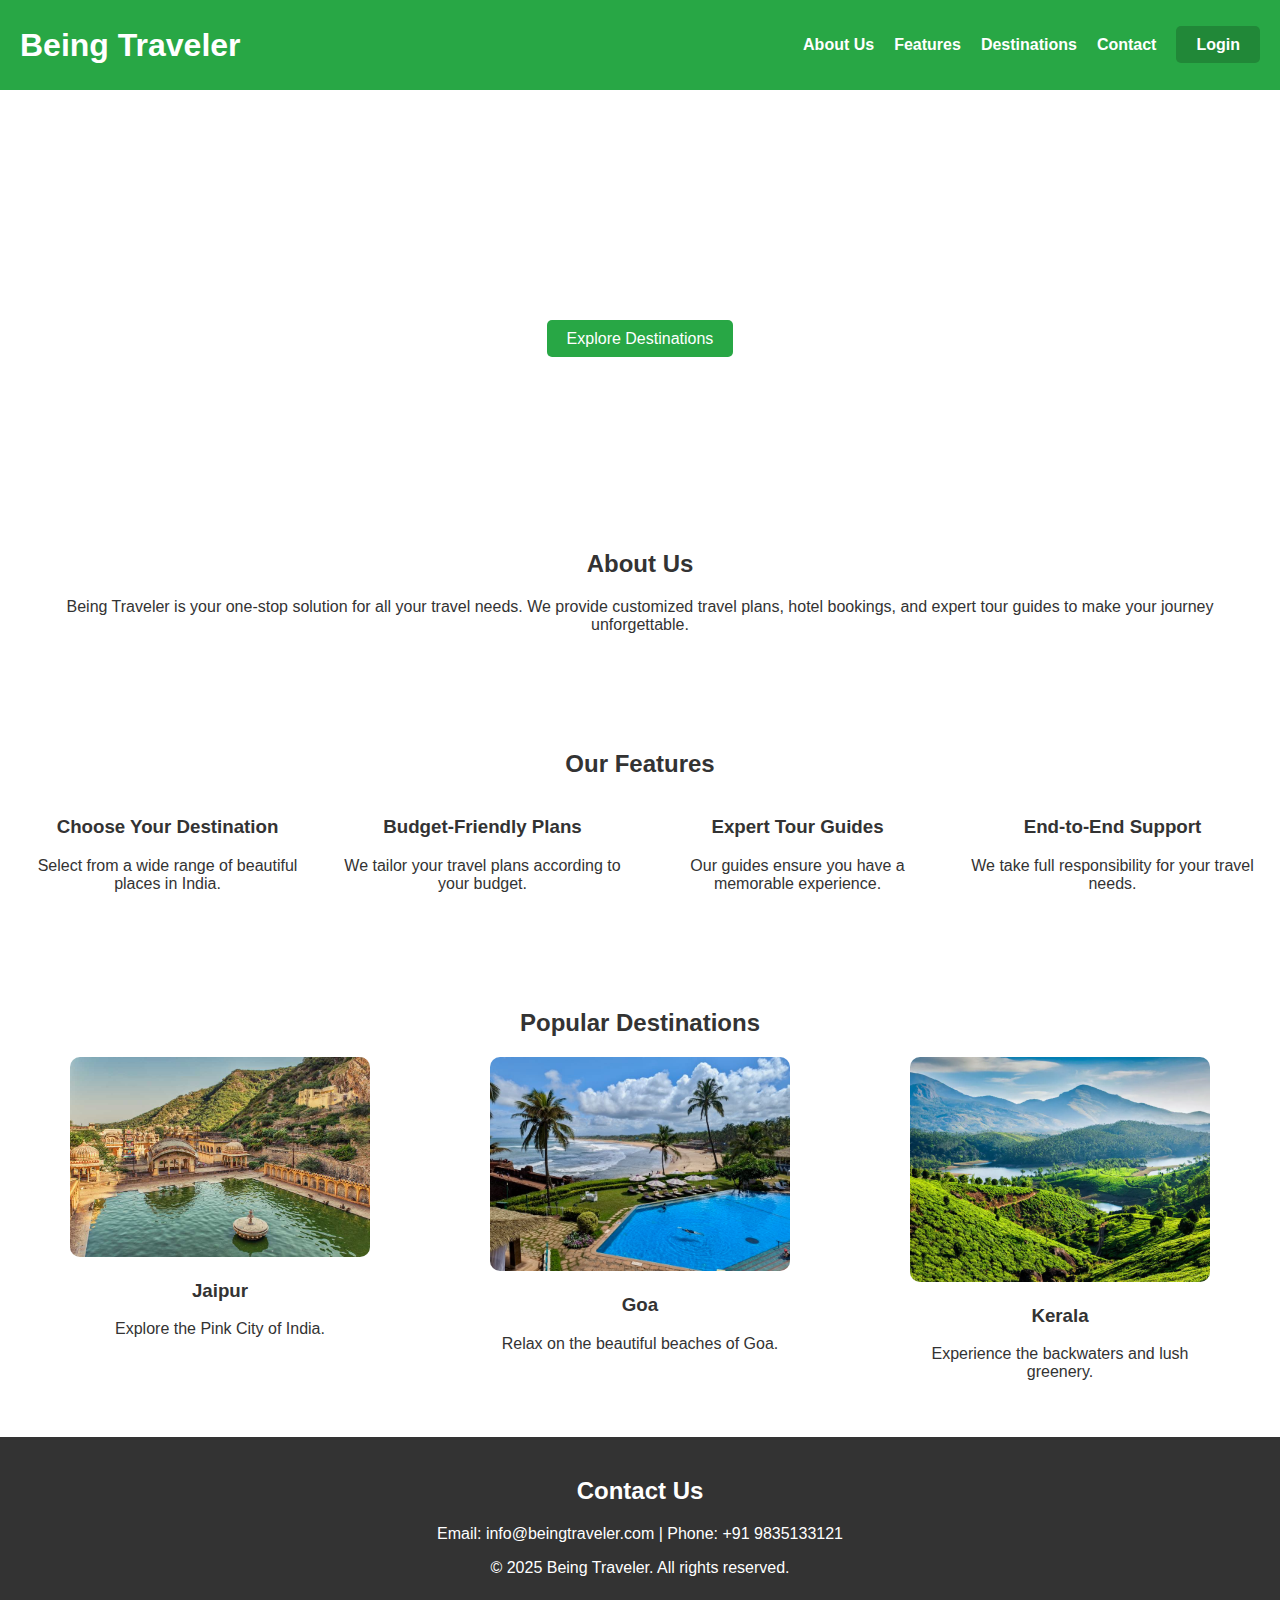
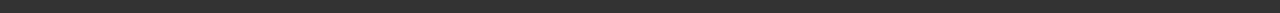
==== index.html @ ea80d81f "Add files via upload" ====
<!DOCTYPE html>
<html lang="en">
<head>
    <meta charset="UTF-8">
    <meta name="viewport" content="width=device-width, initial-scale=1.0">
    <title>Being Traveler - Your Travel Partner</title>
    <link rel="stylesheet" href="style.css">
</head>
<body>
    <header>
        <div class="logo">
            <h1>Being Traveler</h1>
        </div>
        <nav>
            <ul>
                <li><a href="#about">About Us</a></li>
                <li><a href="#features">Features</a></li>
                <li><a href="#destinations">Destinations</a></li>
                <li><a href="#contact">Contact</a></li>
                <li><a href="login.html" class="btn-login">Login</a></li>
            </ul>
        </nav>
    </header>

    <section class="hero">
        <div class="hero-content">
            <h2>Explore India Like Never Before</h2>
            <p>We take care of everything - from hotel bookings to tour guides, all within your budget!</p>
            <a href="#destinations" class="btn-explore">Explore Destinations</a>
        </div>
    </section>

    <section id="about" class="about">
        <h2>About Us</h2>
        <p>Being Traveler is your one-stop solution for all your travel needs. We provide customized travel plans, hotel bookings, and expert tour guides to make your journey unforgettable.</p>
    </section>

    <section id="features" class="features">
        <h2>Our Features</h2>
        <div class="feature-list">
            <div class="feature-item">
                <h3>Choose Your Destination</h3>
                <p>Select from a wide range of beautiful places in India.</p>
            </div>
            <div class="feature-item">
                <h3>Budget-Friendly Plans</h3>
                <p>We tailor your travel plans according to your budget.</p>
            </div>
            <div class="feature-item">
                <h3>Expert Tour Guides</h3>
                <p>Our guides ensure you have a memorable experience.</p>
            </div>
            <div class="feature-item">
                <h3>End-to-End Support</h3>
                <p>We take full responsibility for your travel needs.</p>
            </div>
        </div>
    </section>

    <section id="destinations" class="destinations">
        <h2>Popular Destinations</h2>
        <div class="destination-list">
            <div class="destination-item">
                <img src="jaipur.jpg" alt="Jaipur">
                <h3>Jaipur</h3>
                <p>Explore the Pink City of India.</p>
            </div>
            <div class="destination-item">
                <img src="goa.jpg" alt="Goa">
                <h3>Goa</h3>
                <p>Relax on the beautiful beaches of Goa.</p>
            </div>
            <div class="destination-item">
                <img src="kerela.jpg" alt="Kerala">
                <h3>Kerala</h3>
                <p>Experience the backwaters and lush greenery.</p>
            </div>
        </div>
    </section>

    <footer id="contact">
        <h2>Contact Us</h2>
        <p>Email: info@beingtraveler.com | Phone: +91 9835133121</p>
        <p>&copy; 2025 Being Traveler. All rights reserved.</p>
    </footer>
</body>
</html>
---- style.css ----
/* General Styles */
body {
    font-family: Arial, sans-serif;
    margin: 0;
    padding: 0;
    color: #333;
}

header {
    display: flex;
    justify-content: space-between;
    align-items: center;
    padding: 20px;
    background-color: #28a745;
    color: white;
}

header .logo h1 {
    margin: 0;
}

nav ul {
    list-style: none;
    display: flex;
    gap: 20px;
}

nav ul li a {
    color: white;
    text-decoration: none;
    font-weight: bold;
}

.btn-login {
    background-color: #218838;
    padding: 10px 20px;
    border-radius: 5px;
}

.hero {
    background: url('images/hero-bg.jpg') no-repeat center center/cover;
    height: 400px;
    display: flex;
    justify-content: center;
    align-items: center;
    color: white;
    text-align: center;
}

.hero-content h2 {
    font-size: 2.5rem;
    margin: 0;
}

.hero-content p {
    font-size: 1.2rem;
    margin: 10px 0 20px;
}

.btn-explore {
    background-color: #28a745;
    color: white;
    padding: 10px 20px;
    text-decoration: none;
    border-radius: 5px;
}

.about, .features, .destinations, footer {
    padding: 40px 20px;
    text-align: center;
}

.feature-list, .destination-list {
    display: flex;
    justify-content: space-around;
    flex-wrap: wrap;
    gap: 20px;
}

.feature-item, .destination-item {
    flex: 1 1 200px;
    max-width: 300px;
    text-align: center;
}

.destination-item img {
    width: 100%;
    height: auto;
    border-radius: 10px;
}

footer {
    background-color: #333;
    color: white;
    padding: 20px;
}
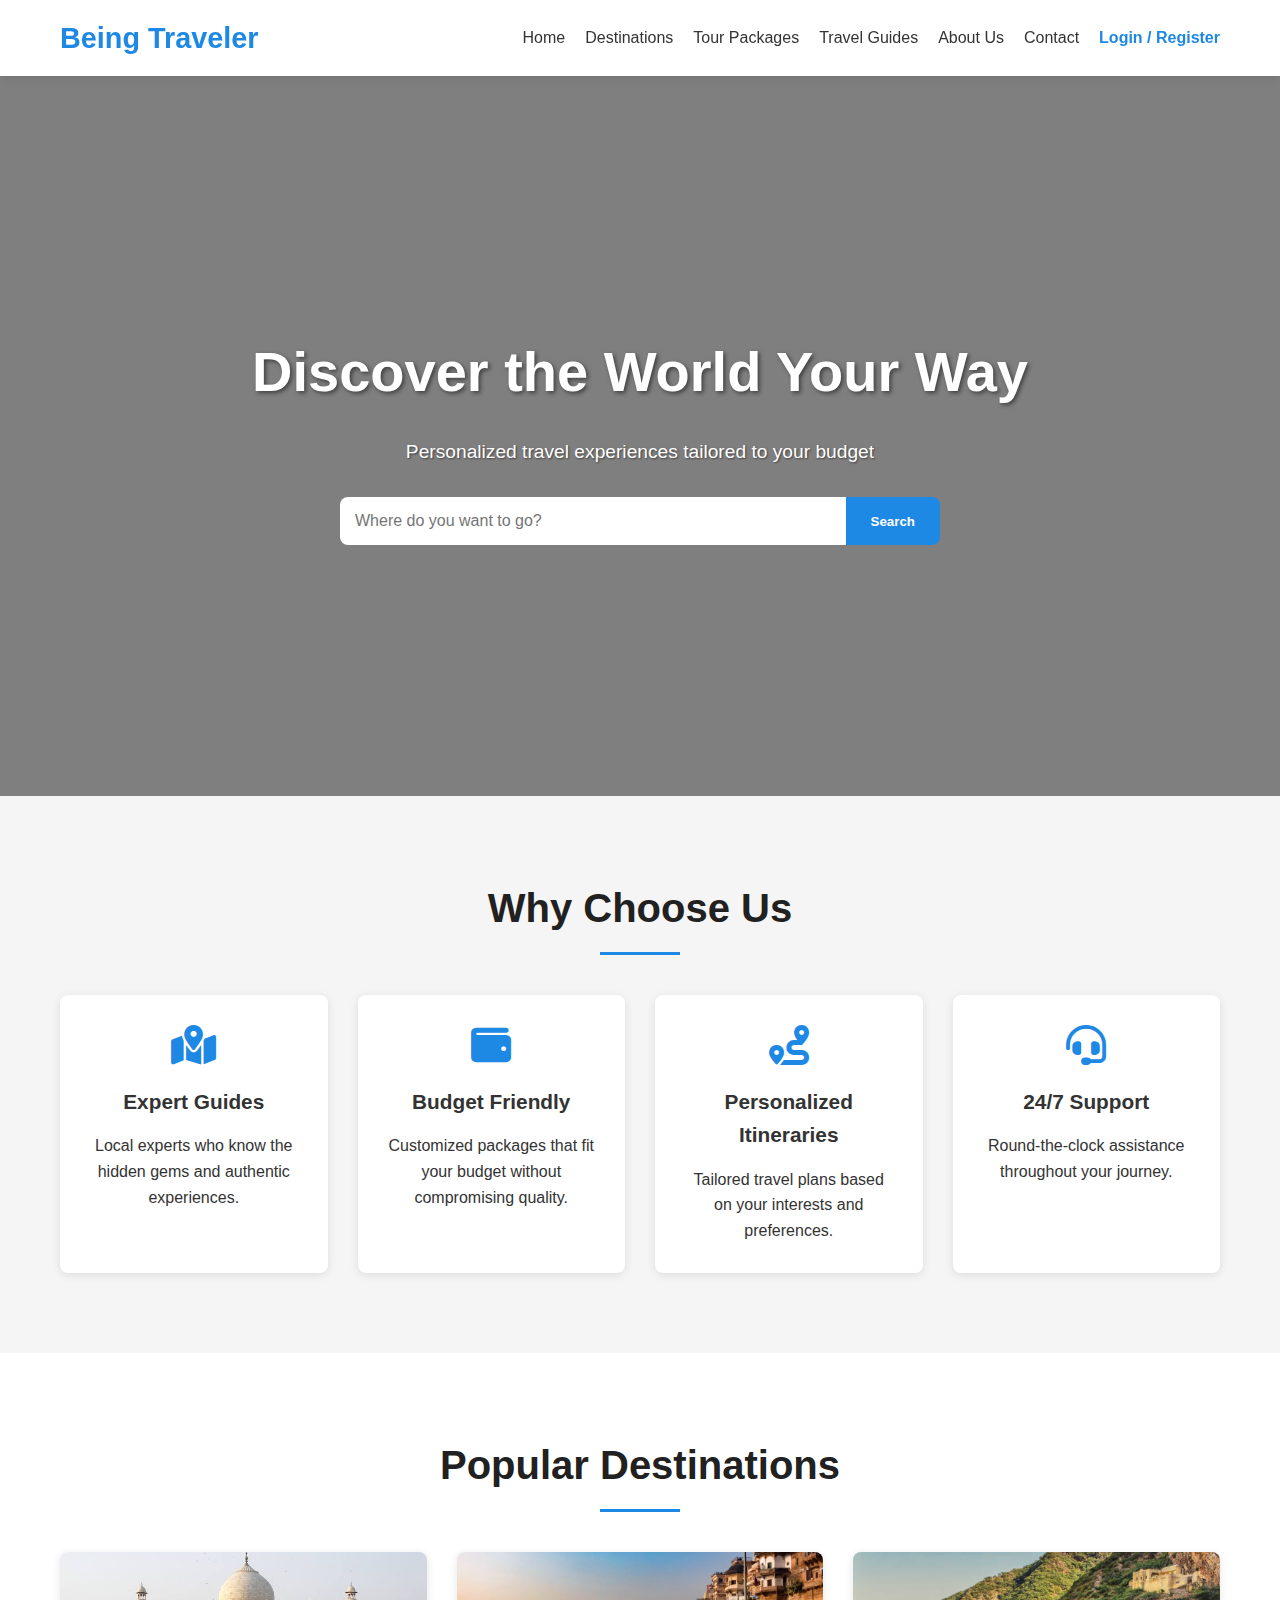
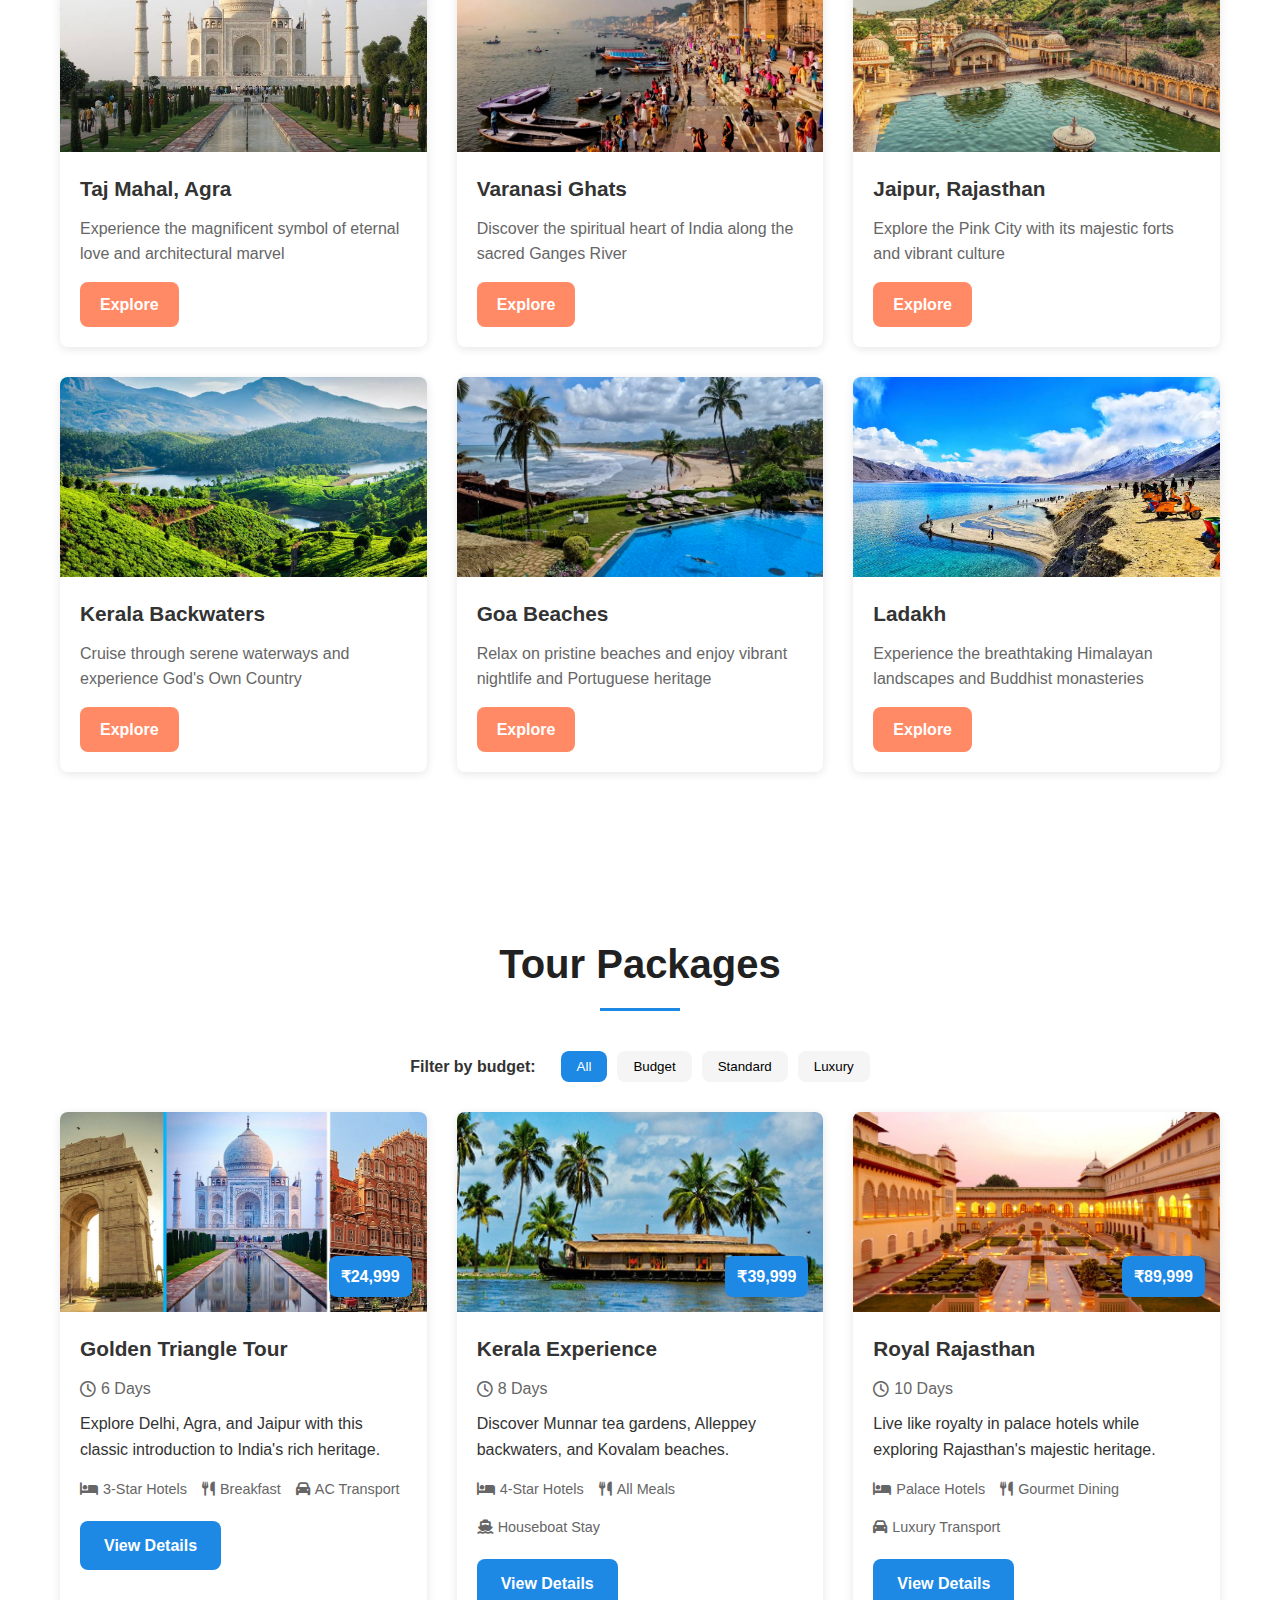
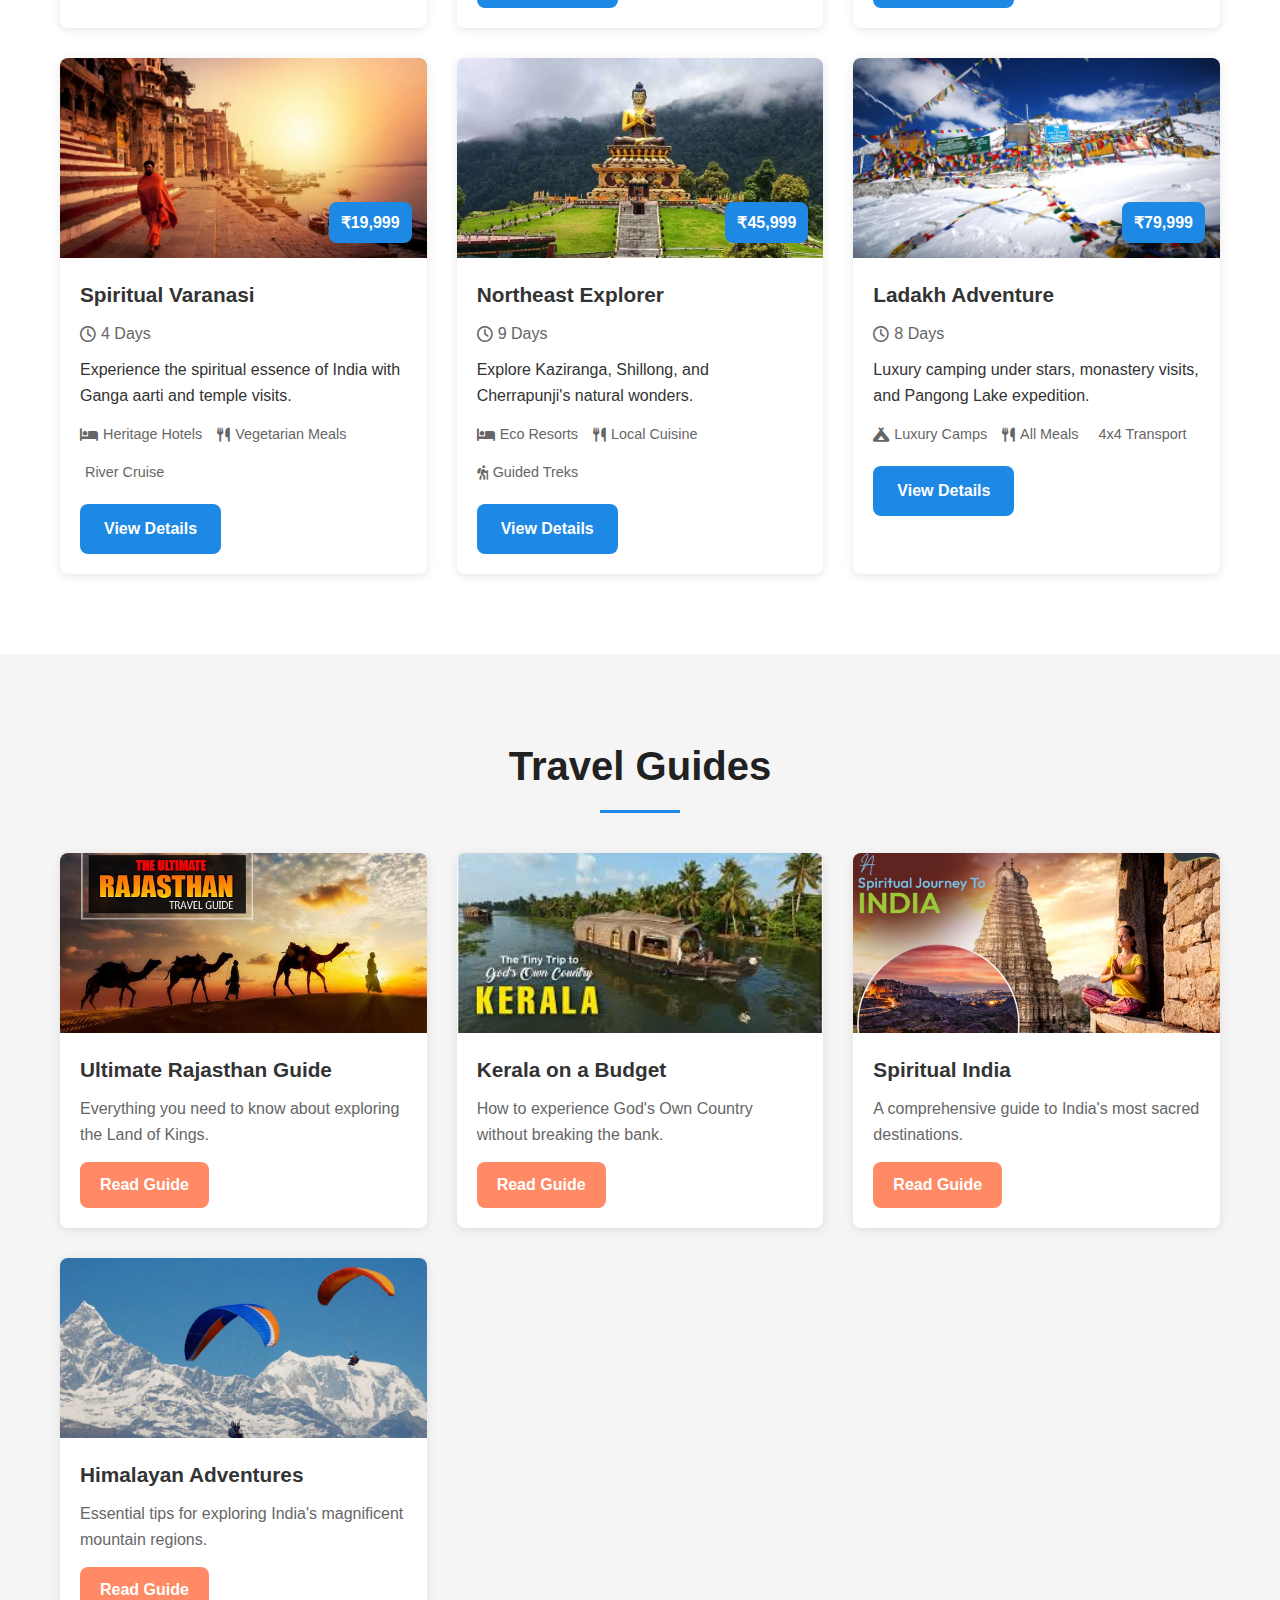
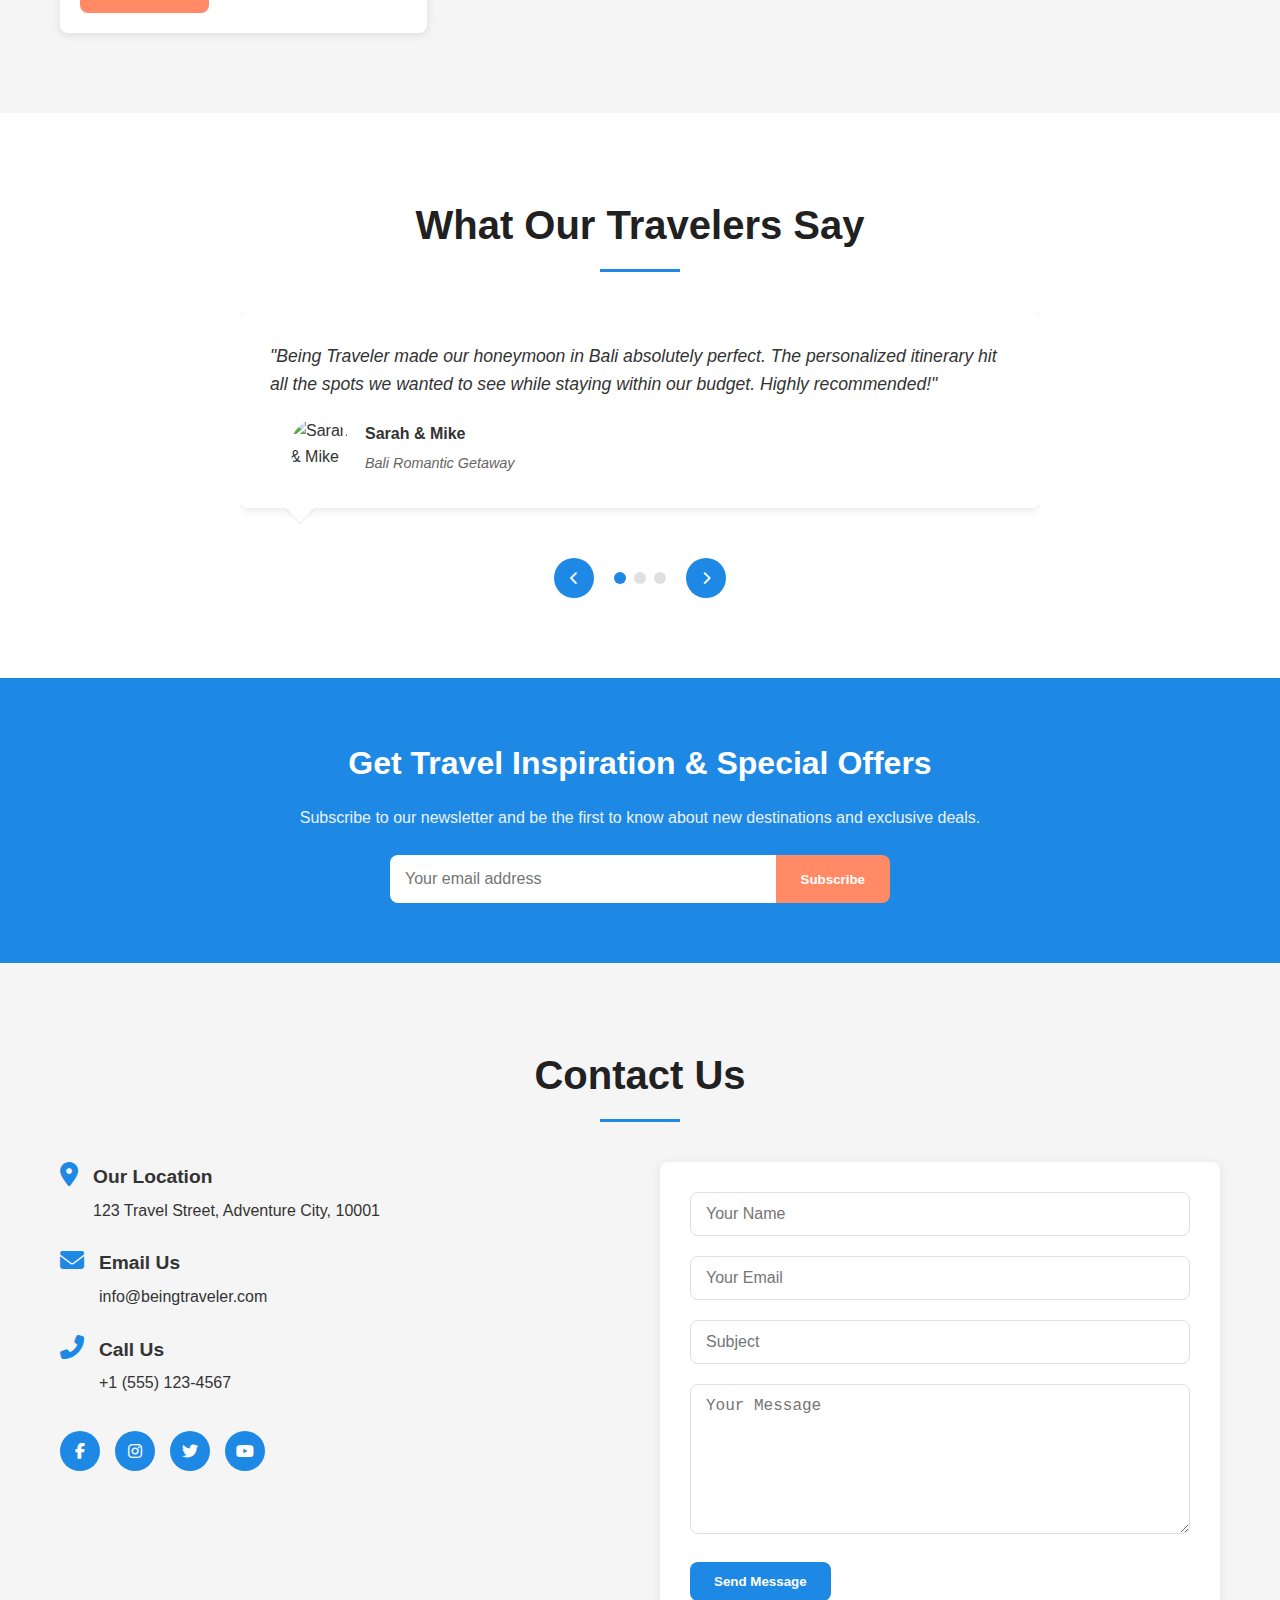
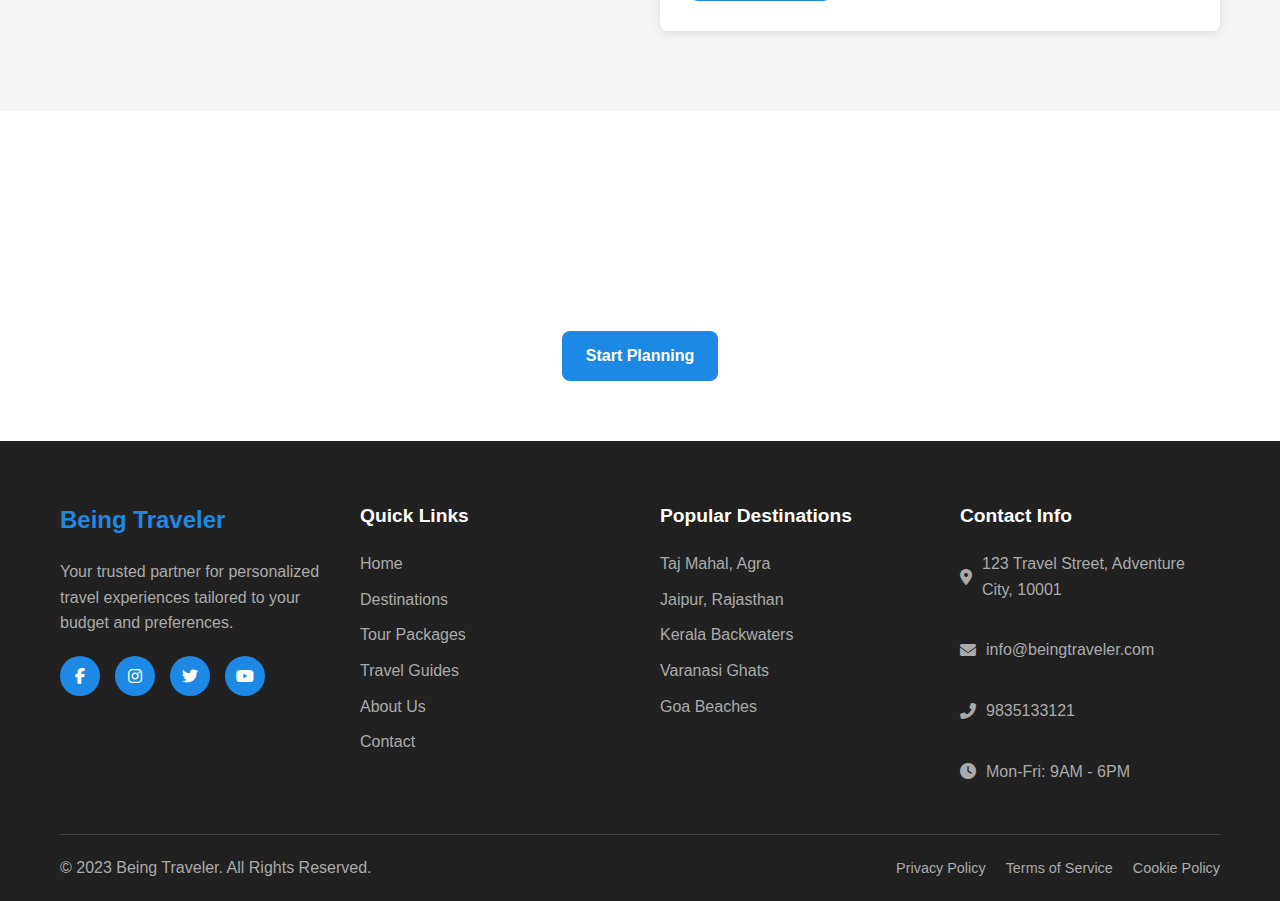
==== commit 94c1023c: "Add files via upload" ====
--- a/index.html
+++ b/index.html
@@ -1,87 +1,488 @@
 <!DOCTYPE html>
 <html lang="en">
 <head>
-    <meta charset="UTF-8">
-    <meta name="viewport" content="width=device-width, initial-scale=1.0">
-    <title>Being Traveler - Your Travel Partner</title>
-    <link rel="stylesheet" href="style.css">
+  <meta charset="UTF-8">
+  <meta name="viewport" content="width=device-width, initial-scale=1.0">
+  <title>Being Traveler - Your Travel Guide</title>
+  <link rel="stylesheet" href="style.css">
+  <link rel="stylesheet" href="https://cdnjs.cloudflare.com/ajax/libs/font-awesome/6.4.0/css/all.min.css">
 </head>
 <body>
-    <header>
-        <div class="logo">
-            <h1>Being Traveler</h1>
-        </div>
-        <nav>
-            <ul>
-                <li><a href="#about">About Us</a></li>
-                <li><a href="#features">Features</a></li>
-                <li><a href="#destinations">Destinations</a></li>
-                <li><a href="#contact">Contact</a></li>
-                <li><a href="login.html" class="btn-login">Login</a></li>
-            </ul>
-        </nav>
-    </header>
-
-    <section class="hero">
-        <div class="hero-content">
-            <h2>Explore India Like Never Before</h2>
-            <p>We take care of everything - from hotel bookings to tour guides, all within your budget!</p>
-            <a href="#destinations" class="btn-explore">Explore Destinations</a>
-        </div>
-    </section>
-
-    <section id="about" class="about">
-        <h2>About Us</h2>
-        <p>Being Traveler is your one-stop solution for all your travel needs. We provide customized travel plans, hotel bookings, and expert tour guides to make your journey unforgettable.</p>
-    </section>
-
-    <section id="features" class="features">
-        <h2>Our Features</h2>
-        <div class="feature-list">
-            <div class="feature-item">
-                <h3>Choose Your Destination</h3>
-                <p>Select from a wide range of beautiful places in India.</p>
-            </div>
-            <div class="feature-item">
-                <h3>Budget-Friendly Plans</h3>
-                <p>We tailor your travel plans according to your budget.</p>
-            </div>
-            <div class="feature-item">
-                <h3>Expert Tour Guides</h3>
-                <p>Our guides ensure you have a memorable experience.</p>
-            </div>
-            <div class="feature-item">
-                <h3>End-to-End Support</h3>
-                <p>We take full responsibility for your travel needs.</p>
-            </div>
-        </div>
-    </section>
-
-    <section id="destinations" class="destinations">
-        <h2>Popular Destinations</h2>
-        <div class="destination-list">
-            <div class="destination-item">
-                <img src="jaipur.jpg" alt="Jaipur">
-                <h3>Jaipur</h3>
-                <p>Explore the Pink City of India.</p>
-            </div>
-            <div class="destination-item">
-                <img src="goa.jpg" alt="Goa">
-                <h3>Goa</h3>
-                <p>Relax on the beautiful beaches of Goa.</p>
-            </div>
-            <div class="destination-item">
-                <img src="kerela.jpg" alt="Kerala">
-                <h3>Kerala</h3>
-                <p>Experience the backwaters and lush greenery.</p>
-            </div>
-        </div>
-    </section>
-
-    <footer id="contact">
-        <h2>Contact Us</h2>
-        <p>Email: info@beingtraveler.com | Phone: +91 9835133121</p>
-        <p>&copy; 2025 Being Traveler. All rights reserved.</p>
-    </footer>
+  <!-- Header -->
+  <header>
+    <div class="container">
+      <div class="logo">
+        <h1>Being Traveler</h1>
+      </div>
+      <nav>
+        <ul class="nav-links">
+          <li><a href="#home">Home</a></li>
+          <li><a href="#destinations">Destinations</a></li>
+          <li><a href="#packages">Tour Packages</a></li>
+          <li><a href="#guides">Travel Guides</a></li>
+          <li><a href="#about">About Us</a></li>
+          <li><a href="#contact">Contact</a></li>
+          <li><a href="login.html" class="login-link">Login / Register</a></li>
+        </ul>
+        <div class="hamburger">
+          <span class="bar"></span>
+          <span class="bar"></span>
+          <span class="bar"></span>
+        </div>
+      </nav>
+    </div>
+  </header>
+
+  <!-- Hero Section -->
+  <section id="home" class="hero">
+    <div class="hero-content">
+      <h1>Discover the World Your Way</h1>
+      <p>Personalized travel experiences tailored to your budget</p>
+      <div class="search-container">
+        <input type="text" placeholder="Where do you want to go?">
+        <button class="btn-primary">Search</button>
+      </div>
+    </div>
+  </section>
+
+  <!-- Features Section -->
+  <section class="features">
+    <div class="container">
+      <h2 class="section-title">Why Choose Us</h2>
+      <div class="features-grid">
+        <div class="feature-card">
+          <i class="fas fa-map-marked-alt"></i>
+          <h3>Expert Guides</h3>
+          <p>Local experts who know the hidden gems and authentic experiences.</p>
+        </div>
+        <div class="feature-card">
+          <i class="fas fa-wallet"></i>
+          <h3>Budget Friendly</h3>
+          <p>Customized packages that fit your budget without compromising quality.</p>
+        </div>
+        <div class="feature-card">
+          <i class="fas fa-route"></i>
+          <h3>Personalized Itineraries</h3>
+          <p>Tailored travel plans based on your interests and preferences.</p>
+        </div>
+        <div class="feature-card">
+          <i class="fas fa-headset"></i>
+          <h3>24/7 Support</h3>
+          <p>Round-the-clock assistance throughout your journey.</p>
+        </div>
+      </div>
+    </div>
+  </section>
+
+  <!-- Popular Destinations -->
+  <section id="destinations" class="destinations">
+    <div class="container">
+      <h2 class="section-title">Popular Destinations</h2>
+      <div class="destinations-grid">
+        <div class="destination-card">
+          <img src="taj mahal.jpg" alt="Taj Mahal, Agra">
+          <div class="destination-info">
+            <h3>Taj Mahal, Agra</h3>
+            <p>Experience the magnificent symbol of eternal love and architectural marvel</p>
+            <a href="#" class="btn-secondary">Explore</a>
+          </div>
+        </div>
+        <div class="destination-card">
+          <img src="Varanasi.jpg" alt="Varanasi Ghats">
+          <div class="destination-info">
+            <h3>Varanasi Ghats</h3>
+            <p>Discover the spiritual heart of India along the sacred Ganges River</p>
+            <a href="#" class="btn-secondary">Explore</a>
+          </div>
+        </div>
+        <div class="destination-card">
+          <img src="jaipur.jpg" alt="Jaipur, Rajasthan">
+          <div class="destination-info">
+            <h3>Jaipur, Rajasthan</h3>
+            <p>Explore the Pink City with its majestic forts and vibrant culture</p>
+            <a href="#" class="btn-secondary">Explore</a>
+          </div>
+        </div>
+        <div class="destination-card">
+          <img src="kerela.jpg" alt="Kerala Backwaters">
+          <div class="destination-info">
+            <h3>Kerala Backwaters</h3>
+            <p>Cruise through serene waterways and experience God's Own Country</p>
+            <a href="#" class="btn-secondary">Explore</a>
+          </div>
+        </div>
+        <div class="destination-card">
+          <img src="goa.jpg" alt="Goa Beaches">
+          <div class="destination-info">
+            <h3>Goa Beaches</h3>
+            <p>Relax on pristine beaches and enjoy vibrant nightlife and Portuguese heritage</p>
+            <a href="#" class="btn-secondary">Explore</a>
+          </div>
+        </div>
+        <div class="destination-card">
+          <img src="Ladakh.jpg" alt="Ladakh">
+          <div class="destination-info">
+            <h3>Ladakh</h3>
+            <p>Experience the breathtaking Himalayan landscapes and Buddhist monasteries</p>
+            <a href="#" class="btn-secondary">Explore</a>
+          </div>
+        </div>
+      </div>
+    </div>
+  </section>
+
+  <!-- Tour Packages Section -->
+  <section id="packages" class="packages">
+    <div class="container">
+      <h2 class="section-title">Tour Packages</h2>
+      <div class="budget-filter">
+        <p>Filter by budget:</p>
+        <div class="filter-buttons">
+          <button class="filter-btn active" data-filter="all">All</button>
+          <button class="filter-btn" data-filter="budget">Budget</button>
+          <button class="filter-btn" data-filter="standard">Standard</button>
+          <button class="filter-btn" data-filter="luxury">Luxury</button>
+        </div>
+      </div>
+      <div class="packages-grid">
+        <div class="package-card" data-category="budget">
+          <div class="package-image">
+            <img src="golden.jpg" alt="Golden Triangle Tour">
+            <div class="price">₹24,999</div>
+          </div>
+          <div class="package-content">
+            <h3>Golden Triangle Tour</h3>
+            <p class="duration"><i class="far fa-clock"></i> 6 Days</p>
+            <p class="description">Explore Delhi, Agra, and Jaipur with this classic introduction to India's rich heritage.</p>
+            <div class="package-features">
+              <span><i class="fas fa-bed"></i> 3-Star Hotels</span>
+              <span><i class="fas fa-utensils"></i> Breakfast</span>
+              <span><i class="fas fa-car"></i> AC Transport</span>
+            </div>
+            <a href="#" class="btn-primary">View Details</a>
+          </div>
+        </div>
+        <div class="package-card" data-category="standard">
+          <div class="package-image">
+            <img src="kerelaa.jpg" alt="Kerala Experience">
+            <div class="price">₹39,999</div>
+          </div>
+          <div class="package-content">
+            <h3>Kerala Experience</h3>
+            <p class="duration"><i class="far fa-clock"></i> 8 Days</p>
+            <p class="description">Discover Munnar tea gardens, Alleppey backwaters, and Kovalam beaches.</p>
+            <div class="package-features">
+              <span><i class="fas fa-bed"></i> 4-Star Hotels</span>
+              <span><i class="fas fa-utensils"></i> All Meals</span>
+              <span><i class="fas fa-ship"></i> Houseboat Stay</span>
+            </div>
+            <a href="#" class="btn-primary">View Details</a>
+          </div>
+        </div>
+        <div class="package-card" data-category="luxury">
+          <div class="package-image">
+            <img src="RoyalRajasthan.jpg" alt="Royal Rajasthan">
+            <div class="price">₹89,999</div>
+          </div>
+          <div class="package-content">
+            <h3>Royal Rajasthan</h3>
+            <p class="duration"><i class="far fa-clock"></i> 10 Days</p>
+            <p class="description">Live like royalty in palace hotels while exploring Rajasthan's majestic heritage.</p>
+            <div class="package-features">
+              <span><i class="fas fa-bed"></i> Palace Hotels</span>
+              <span><i class="fas fa-utensils"></i> Gourmet Dining</span>
+              <span><i class="fas fa-car"></i> Luxury Transport</span>
+            </div>
+            <a href="#" class="btn-primary">View Details</a>
+          </div>
+        </div>
+        <div class="package-card" data-category="budget">
+          <div class="package-image">
+            <img src="kashi.jpg" alt="Spiritual Varanasi">
+            <div class="price">₹19,999</div>
+          </div>
+          <div class="package-content">
+            <h3>Spiritual Varanasi</h3>
+            <p class="duration"><i class="far fa-clock"></i> 4 Days</p>
+            <p class="description">Experience the spiritual essence of India with Ganga aarti and temple visits.</p>
+            <div class="package-features">
+              <span><i class="fas fa-bed"></i> Heritage Hotels</span>
+              <span><i class="fas fa-utensils"></i> Vegetarian Meals</span>
+              <span><i class="fas fa-boat"></i> River Cruise</span>
+            </div>
+            <a href="#" class="btn-primary">View Details</a>
+          </div>
+        </div>
+        <div class="package-card" data-category="standard">
+          <div class="package-image">
+            <img src="north.jpg" alt="Northeast Explorer">
+            <div class="price">₹45,999</div>
+          </div>
+          <div class="package-content">
+            <h3>Northeast Explorer</h3>
+            <p class="duration"><i class="far fa-clock"></i> 9 Days</p>
+            <p class="description">Explore Kaziranga, Shillong, and Cherrapunji's natural wonders.</p>
+            <div class="package-features">
+              <span><i class="fas fa-bed"></i> Eco Resorts</span>
+              <span><i class="fas fa-utensils"></i> Local Cuisine</span>
+              <span><i class="fas fa-hiking"></i> Guided Treks</span>
+            </div>
+            <a href="#" class="btn-primary">View Details</a>
+          </div>
+        </div>
+        <div class="package-card" data-category="luxury">
+          <div class="package-image">
+            <img src="leh.jpg" alt="Ladakh Adventure">
+            <div class="price">₹79,999</div>
+          </div>
+          <div class="package-content">
+            <h3>Ladakh Adventure</h3>
+            <p class="duration"><i class="far fa-clock"></i> 8 Days</p>
+            <p class="description">Luxury camping under stars, monastery visits, and Pangong Lake expedition.</p>
+            <div class="package-features">
+              <span><i class="fas fa-campground"></i> Luxury Camps</span>
+              <span><i class="fas fa-utensils"></i> All Meals</span>
+              <span><i class="fas fa-jeep"></i> 4x4 Transport</span>
+            </div>
+            <a href="#" class="btn-primary">View Details</a>
+          </div>
+        </div>
+      </div>
+    </div>
+  </section>
+
+  <!-- Travel Guides Section -->
+  <section id="guides" class="guides">
+    <div class="container">
+      <h2 class="section-title">Travel Guides</h2>
+      <div class="guides-grid">
+        <div class="guide-card">
+          <img src="rajsthan-1.jpg" alt="Ultimate Rajasthan Guide">
+          <div class="guide-content">
+            <h3>Ultimate Rajasthan Guide</h3>
+            <p>Everything you need to know about exploring the Land of Kings.</p>
+            <a href="#" class="btn-secondary">Read Guide</a>
+          </div>
+        </div>
+        <div class="guide-card">
+          <img src="kerela1.jpg" alt="Kerala on a Budget">
+          <div class="guide-content">
+            <h3>Kerala on a Budget</h3>
+            <p>How to experience God's Own Country without breaking the bank.</p>
+            <a href="#" class="btn-secondary">Read Guide</a>
+          </div>
+        </div>
+        <div class="guide-card">
+          <img src="spiritual.jpg" alt="Spiritual India">
+          <div class="guide-content">
+            <h3>Spiritual India</h3>
+            <p>A comprehensive guide to India's most sacred destinations.</p>
+            <a href="#" class="btn-secondary">Read Guide</a>
+          </div>
+        </div>
+        <div class="guide-card">
+          <img src="adventure.jpg" alt="Himalayan Adventures">
+          <div class="guide-content">
+            <h3>Himalayan Adventures</h3>
+            <p>Essential tips for exploring India's magnificent mountain regions.</p>
+            <a href="#" class="btn-secondary">Read Guide</a>
+          </div>
+        </div>
+      </div>
+    </div>
+  </section>
+
+  <!-- Testimonials Section -->
+  <section class="testimonials">
+    <div class="container">
+      <h2 class="section-title">What Our Travelers Say</h2>
+      <div class="testimonial-slider">
+        <div class="testimonial-slide active">
+          <div class="testimonial-content">
+            <p>"Being Traveler made our honeymoon in Bali absolutely perfect. The personalized itinerary hit all the spots we wanted to see while staying within our budget. Highly recommended!"</p>
+            <div class="testimonial-author">
+              <img src="/placeholder.svg?height=60&width=60" alt="Sarah & Mike">
+              <div>
+                <h4>Sarah & Mike</h4>
+                <p>Bali Romantic Getaway</p>
+              </div>
+            </div>
+          </div>
+        </div>
+        <div class="testimonial-slide">
+          <div class="testimonial-content">
+            <p>"As a solo traveler on a tight budget, I was amazed at how Being Traveler created such an incredible experience in Thailand. I met great people and saw amazing places without breaking the bank."</p>
+            <div class="testimonial-author">
+              <img src="/placeholder.svg?height=60&width=60" alt="David">
+              <div>
+                <h4>David</h4>
+                <p>Thailand Backpacker Tour</p>
+              </div>
+            </div>
+          </div>
+        </div>
+        <div class="testimonial-slide">
+          <div class="testimonial-content">
+            <p>"Our family trip to Japan was flawless thanks to Being Traveler. The guides were knowledgeable, accommodations were perfect for our needs, and the kids had a blast. Worth every penny!"</p>
+            <div class="testimonial-author">
+              <img src="/placeholder.svg?height=60&width=60" alt="The Johnson Family">
+              <div>
+                <h4>Johnson Family</h4>
+                <p>Japan Family Adventure</p>
+              </div>
+            </div>
+          </div>
+        </div>
+      </div>
+      <div class="testimonial-controls">
+        <button class="prev-btn"><i class="fas fa-chevron-left"></i></button>
+        <div class="testimonial-dots">
+          <span class="dot active" data-slide="0"></span>
+          <span class="dot" data-slide="1"></span>
+          <span class="dot" data-slide="2"></span>
+        </div>
+        <button class="next-btn"><i class="fas fa-chevron-right"></i></button>
+      </div>
+    </div>
+  </section>
+
+  <!-- Newsletter Section -->
+  <section class="newsletter">
+    <div class="container">
+      <div class="newsletter-content">
+        <h2>Get Travel Inspiration & Special Offers</h2>
+        <p>Subscribe to our newsletter and be the first to know about new destinations and exclusive deals.</p>
+        <form class="newsletter-form">
+          <input type="email" placeholder="Your email address" required>
+          <button type="submit" class="btn-primary">Subscribe</button>
+        </form>
+      </div>
+    </div>
+  </section>
+
+  <!-- Contact Section -->
+  <section id="contact" class="contact">
+    <div class="container">
+      <h2 class="section-title">Contact Us</h2>
+      <div class="contact-container">
+        <div class="contact-info">
+          <div class="info-item">
+            <i class="fas fa-map-marker-alt"></i>
+            <div>
+              <h3>Our Location</h3>
+              <p>123 Travel Street, Adventure City, 10001</p>
+            </div>
+          </div>
+          <div class="info-item">
+            <i class="fas fa-envelope"></i>
+            <div>
+              <h3>Email Us</h3>
+              <p>info@beingtraveler.com</p>
+            </div>
+          </div>
+          <div class="info-item">
+            <i class="fas fa-phone-alt"></i>
+            <div>
+              <h3>Call Us</h3>
+              <p>+1 (555) 123-4567</p>
+            </div>
+          </div>
+          <div class="social-links">
+            <a href="#"><i class="fab fa-facebook-f"></i></a>
+            <a href="#"><i class="fab fa-instagram"></i></a>
+            <a href="#"><i class="fab fa-twitter"></i></a>
+            <a href="#"><i class="fab fa-youtube"></i></a>
+          </div>
+        </div>
+        <div class="contact-form">
+          <form id="contactForm">
+            <div class="form-group">
+              <input type="text" id="name" placeholder="Your Name" required>
+            </div>
+            <div class="form-group">
+              <input type="email" id="email" placeholder="Your Email" required>
+            </div>
+            <div class="form-group">
+              <input type="text" id="subject" placeholder="Subject" required>
+            </div>
+            <div class="form-group">
+              <textarea id="message" placeholder="Your Message" required></textarea>
+            </div>
+            <button type="submit" class="btn-primary">Send Message</button>
+          </form>
+        </div>
+      </div>
+    </div>
+  </section>
+
+  <!-- Custom Trip Planner -->
+  <section class="trip-planner">
+    <div class="container">
+      <div class="planner-content">
+        <h2>Plan Your Custom Trip</h2>
+        <p>Tell us your budget and preferences, and we'll create a personalized travel plan just for you.</p>
+        <a href="#" class="btn-primary">Start Planning</a>
+      </div>
+    </div>
+  </section>
+
+  <!-- Footer -->
+  <footer>
+    <div class="container">
+      <div class="footer-content">
+        <div class="footer-column">
+          <h3>Being Traveler</h3>
+          <p>Your trusted partner for personalized travel experiences tailored to your budget and preferences.</p>
+          <div class="social-links">
+            <a href="#"><i class="fab fa-facebook-f"></i></a>
+            <a href="#"><i class="fab fa-instagram"></i></a>
+            <a href="#"><i class="fab fa-twitter"></i></a>
+            <a href="#"><i class="fab fa-youtube"></i></a>
+          </div>
+        </div>
+        <div class="footer-column">
+          <h4>Quick Links</h4>
+          <ul>
+            <li><a href="#home">Home</a></li>
+            <li><a href="#destinations">Destinations</a></li>
+            <li><a href="#packages">Tour Packages</a></li>
+            <li><a href="#guides">Travel Guides</a></li>
+            <li><a href="#about">About Us</a></li>
+            <li><a href="#contact">Contact</a></li>
+          </ul>
+        </div>
+        <div class="footer-column">
+          <h4>Popular Destinations</h4>
+          <ul>
+            <li><a href="#">Taj Mahal, Agra</a></li>
+            <li><a href="#">Jaipur, Rajasthan</a></li>
+            <li><a href="#">Kerala Backwaters</a></li>
+            <li><a href="#">Varanasi Ghats</a></li>
+            <li><a href="#">Goa Beaches</a></li>
+          </ul>
+        </div>
+        <div class="footer-column">
+          <h4>Contact Info</h4>
+          <ul class="contact-info">
+            <li><i class="fas fa-map-marker-alt"></i> 123 Travel Street, Adventure City, 10001</li>
+            <li><i class="fas fa-envelope"></i> info@beingtraveler.com</li>
+            <li><i class="fas fa-phone-alt"></i> 9835133121</li>
+            <li><i class="fas fa-clock"></i> Mon-Fri: 9AM - 6PM</li>
+          </ul>
+        </div>
+      </div>
+      <div class="footer-bottom">
+        <p>&copy; 2023 Being Traveler. All Rights Reserved.</p>
+        <div class="footer-links">
+          <a href="#">Privacy Policy</a>
+          <a href="#">Terms of Service</a>
+          <a href="#">Cookie Policy</a>
+        </div>
+      </div>
+    </div>
+  </footer>
+
+  <script src="script.js"></script>
 </body>
-</html>+</html>
+
--- a/style.css
+++ b/style.css
@@ -1,96 +1,938 @@
-/* General Styles */
-body {
-    font-family: Arial, sans-serif;
+/* Base Styles */
+:root {
+    --primary-color: #1e88e5;
+    --primary-dark: #1565c0;
+    --secondary-color: #ff8a65;
+    --secondary-dark: #e64a19;
+    --text-color: #333;
+    --text-light: #666;
+    --light-bg: #f5f5f5;
+    --white: #ffffff;
+    --dark: #212121;
+    --border-color: #e0e0e0;
+    --success: #4caf50;
+    --warning: #ff9800;
+    --danger: #f44336;
+    --shadow: 0 2px 10px rgba(0, 0, 0, 0.1);
+    --border-radius: 8px;
+    --transition: all 0.3s ease;
+  }
+  
+  * {
     margin: 0;
     padding: 0;
-    color: #333;
-}
-
-header {
+    box-sizing: border-box;
+  }
+  
+  body {
+    font-family: "Segoe UI", Tahoma, Geneva, Verdana, sans-serif;
+    line-height: 1.6;
+    color: var(--text-color);
+    background-color: var(--white);
+  }
+  
+  .container {
+    width: 100%;
+    max-width: 1200px;
+    margin: 0 auto;
+    padding: 0 20px;
+  }
+  
+  a {
+    text-decoration: none;
+    color: inherit;
+  }
+  
+  ul {
+    list-style: none;
+  }
+  
+  img {
+    max-width: 100%;
+    height: auto;
+    display: block;
+  }
+  
+  .section-title {
+    text-align: center;
+    margin-bottom: 40px;
+    font-size: 2.5rem;
+    color: var(--dark);
+    position: relative;
+    padding-bottom: 15px;
+  }
+  
+  .section-title::after {
+    content: "";
+    position: absolute;
+    bottom: 0;
+    left: 50%;
+    transform: translateX(-50%);
+    width: 80px;
+    height: 3px;
+    background-color: var(--primary-color);
+  }
+  
+  /* Buttons */
+  .btn-primary {
+    display: inline-block;
+    background-color: var(--primary-color);
+    color: var(--white);
+    padding: 12px 24px;
+    border: none;
+    border-radius: var(--border-radius);
+    cursor: pointer;
+    font-weight: 600;
+    transition: var(--transition);
+  }
+  
+  .btn-primary:hover {
+    background-color: var(--primary-dark);
+    transform: translateY(-2px);
+  }
+  
+  .btn-secondary {
+    display: inline-block;
+    background-color: var(--secondary-color);
+    color: var(--white);
+    padding: 10px 20px;
+    border: none;
+    border-radius: var(--border-radius);
+    cursor: pointer;
+    font-weight: 600;
+    transition: var(--transition);
+  }
+  
+  .btn-secondary:hover {
+    background-color: var(--secondary-dark);
+    transform: translateY(-2px);
+  }
+  
+  /* Header */
+  header {
+    background-color: var(--white);
+    box-shadow: var(--shadow);
+    position: sticky;
+    top: 0;
+    z-index: 1000;
+    padding: 15px 0;
+  }
+  
+  header .container {
     display: flex;
     justify-content: space-between;
     align-items: center;
+  }
+  
+  .logo h1 {
+    font-size: 1.8rem;
+    color: var(--primary-color);
+    font-weight: 700;
+  }
+  
+  .nav-links {
+    display: flex;
+    gap: 20px;
+  }
+  
+  .nav-links a {
+    font-weight: 500;
+    transition: var(--transition);
+  }
+  
+  .nav-links a:hover {
+    color: var(--primary-color);
+  }
+  
+  .hamburger {
+    display: none;
+    cursor: pointer;
+  }
+  
+  .bar {
+    display: block;
+    width: 25px;
+    height: 3px;
+    margin: 5px auto;
+    background-color: var(--dark);
+    transition: var(--transition);
+  }
+  
+  /* Hero Section */
+  .hero {
+    background-image: linear-gradient(rgba(0, 0, 0, 0.5), rgba(0, 0, 0, 0.5)),
+      url("/placeholder.svg?height=800&width=1600");
+    background-size: cover;
+    background-position: center;
+    height: 80vh;
+    display: flex;
+    align-items: center;
+    justify-content: center;
+    text-align: center;
+    color: var(--white);
+    padding: 0 20px;
+  }
+  
+  .hero-content {
+    max-width: 800px;
+  }
+  
+  .hero h1 {
+    font-size: 3.5rem;
+    margin-bottom: 20px;
+    text-shadow: 2px 2px 4px rgba(0, 0, 0, 0.5);
+  }
+  
+  .hero p {
+    font-size: 1.2rem;
+    margin-bottom: 30px;
+    text-shadow: 1px 1px 2px rgba(0, 0, 0, 0.5);
+  }
+  
+  .search-container {
+    display: flex;
+    max-width: 600px;
+    margin: 0 auto;
+  }
+  
+  .search-container input {
+    flex: 1;
+    padding: 15px;
+    border: none;
+    border-radius: var(--border-radius) 0 0 var(--border-radius);
+    font-size: 1rem;
+  }
+  
+  .search-container button {
+    border-radius: 0 var(--border-radius) var(--border-radius) 0;
+    padding: 0 25px;
+  }
+  
+  /* Features Section */
+  .features {
+    padding: 80px 0;
+    background-color: var(--light-bg);
+  }
+  
+  .features-grid {
+    display: grid;
+    grid-template-columns: repeat(auto-fit, minmax(250px, 1fr));
+    gap: 30px;
+  }
+  
+  .feature-card {
+    background-color: var(--white);
+    padding: 30px;
+    border-radius: var(--border-radius);
+    box-shadow: var(--shadow);
+    text-align: center;
+    transition: var(--transition);
+  }
+  
+  .feature-card:hover {
+    transform: translateY(-10px);
+  }
+  
+  .feature-card i {
+    font-size: 2.5rem;
+    color: var(--primary-color);
+    margin-bottom: 20px;
+  }
+  
+  .feature-card h3 {
+    margin-bottom: 15px;
+    font-size: 1.3rem;
+  }
+  
+  /* Destinations Section */
+  .destinations {
+    padding: 80px 0;
+  }
+  
+  .destinations-grid {
+    display: grid;
+    grid-template-columns: repeat(auto-fill, minmax(300px, 1fr));
+    gap: 30px;
+  }
+  
+  .destination-card {
+    border-radius: var(--border-radius);
+    overflow: hidden;
+    box-shadow: var(--shadow);
+    transition: var(--transition);
+  }
+  
+  .destination-card:hover {
+    transform: translateY(-10px);
+  }
+  
+  .destination-card img {
+    width: 100%;
+    height: 200px;
+    object-fit: cover;
+  }
+  
+  .destination-info {
     padding: 20px;
-    background-color: #28a745;
-    color: white;
-}
-
-header .logo h1 {
-    margin: 0;
-}
-
-nav ul {
-    list-style: none;
-    display: flex;
+  }
+  
+  .destination-info h3 {
+    margin-bottom: 10px;
+    font-size: 1.3rem;
+  }
+  
+  .destination-info p {
+    margin-bottom: 15px;
+    color: var(--text-light);
+  }
+  
+  /* Tour Packages Section */
+  .packages {
+    padding: 80px 0;
+    background-color: var(--white);
+  }
+  
+  .budget-filter {
+    display: flex;
+    align-items: center;
+    justify-content: center;
+    margin-bottom: 30px;
+    flex-wrap: wrap;
+    gap: 15px;
+  }
+  
+  .budget-filter p {
+    font-weight: 600;
+    margin-right: 10px;
+  }
+  
+  .filter-buttons {
+    display: flex;
+    gap: 10px;
+    flex-wrap: wrap;
+  }
+  
+  .filter-btn {
+    padding: 8px 16px;
+    background-color: var(--light-bg);
+    border: none;
+    border-radius: var(--border-radius);
+    cursor: pointer;
+    transition: var(--transition);
+    font-weight: 500;
+  }
+  
+  .filter-btn:hover,
+  .filter-btn.active {
+    background-color: var(--primary-color);
+    color: var(--white);
+  }
+  
+  .packages-grid {
+    display: grid;
+    grid-template-columns: repeat(auto-fill, minmax(300px, 1fr));
+    gap: 30px;
+  }
+  
+  .package-card {
+    border-radius: var(--border-radius);
+    overflow: hidden;
+    box-shadow: var(--shadow);
+    background-color: var(--white);
+    transition: var(--transition);
+  }
+  
+  .package-card:hover {
+    transform: translateY(-10px);
+  }
+  
+  .package-image {
+    position: relative;
+  }
+  
+  .package-image img {
+    width: 100%;
+    height: 200px;
+    object-fit: cover;
+  }
+  
+  .price {
+    position: absolute;
+    bottom: 15px;
+    right: 15px;
+    background-color: var(--primary-color);
+    color: var(--white);
+    padding: 8px 12px;
+    border-radius: var(--border-radius);
+    font-weight: 700;
+  }
+  
+  .package-content {
+    padding: 20px;
+  }
+  
+  .package-content h3 {
+    margin-bottom: 10px;
+    font-size: 1.3rem;
+  }
+  
+  .duration {
+    color: var(--text-light);
+    margin-bottom: 10px;
+    display: flex;
+    align-items: center;
+    gap: 5px;
+  }
+  
+  .description {
+    margin-bottom: 15px;
+  }
+  
+  .package-features {
+    display: flex;
+    gap: 15px;
+    margin-bottom: 20px;
+    flex-wrap: wrap;
+  }
+  
+  .package-features span {
+    display: flex;
+    align-items: center;
+    gap: 5px;
+    font-size: 0.9rem;
+    color: var(--text-light);
+  }
+  
+  /* Travel Guides Section */
+  .guides {
+    padding: 80px 0;
+    background-color: var(--light-bg);
+  }
+  
+  .guides-grid {
+    display: grid;
+    grid-template-columns: repeat(auto-fill, minmax(280px, 1fr));
+    gap: 30px;
+  }
+  
+  .guide-card {
+    border-radius: var(--border-radius);
+    overflow: hidden;
+    box-shadow: var(--shadow);
+    background-color: var(--white);
+    transition: var(--transition);
+  }
+  
+  .guide-card:hover {
+    transform: translateY(-10px);
+  }
+  
+  .guide-card img {
+    width: 100%;
+    height: 180px;
+    object-fit: cover;
+  }
+  
+  .guide-content {
+    padding: 20px;
+  }
+  
+  .guide-content h3 {
+    margin-bottom: 10px;
+    font-size: 1.3rem;
+  }
+  
+  .guide-content p {
+    margin-bottom: 15px;
+    color: var(--text-light);
+  }
+  
+  /* Testimonials Section */
+  .testimonials {
+    padding: 80px 0;
+  }
+  
+  .testimonial-slider {
+    position: relative;
+    max-width: 800px;
+    margin: 0 auto;
+    overflow: hidden;
+  }
+  
+  .testimonial-slide {
+    display: none;
+    animation: fadeIn 0.5s ease forwards;
+  }
+  
+  .testimonial-slide.active {
+    display: block;
+  }
+  
+  @keyframes fadeIn {
+    from {
+      opacity: 0;
+    }
+    to {
+      opacity: 1;
+    }
+  }
+  
+  .testimonial-content {
+    background-color: var(--white);
+    padding: 30px;
+    border-radius: var(--border-radius);
+    box-shadow: var(--shadow);
+    margin-bottom: 20px;
+    position: relative;
+  }
+  
+  .testimonial-content::after {
+    content: "";
+    position: absolute;
+    bottom: -10px;
+    left: 50px;
+    width: 20px;
+    height: 20px;
+    background-color: var(--white);
+    transform: rotate(45deg);
+    box-shadow: 2px 2px 2px rgba(0, 0, 0, 0.05);
+  }
+  
+  .testimonial-content p {
+    font-style: italic;
+    font-size: 1.1rem;
+  }
+  
+  .testimonial-author {
+    display: flex;
+    align-items: center;
+    gap: 15px;
+    margin-top: 20px;
+    margin-left: 20px;
+  }
+  
+  .testimonial-author img {
+    width: 60px;
+    height: 60px;
+    border-radius: 50%;
+    object-fit: cover;
+  }
+  
+  .testimonial-author h4 {
+    font-weight: 600;
+    margin-bottom: 5px;
+  }
+  
+  .testimonial-author p {
+    color: var(--text-light);
+    font-size: 0.9rem;
+  }
+  
+  .testimonial-controls {
+    display: flex;
+    justify-content: center;
+    align-items: center;
+    margin-top: 30px;
     gap: 20px;
-}
-
-nav ul li a {
-    color: white;
-    text-decoration: none;
-    font-weight: bold;
-}
-
-.btn-login {
-    background-color: #218838;
-    padding: 10px 20px;
-    border-radius: 5px;
-}
-
-.hero {
-    background: url('images/hero-bg.jpg') no-repeat center center/cover;
-    height: 400px;
-    display: flex;
+  }
+  
+  .prev-btn,
+  .next-btn {
+    background-color: var(--primary-color);
+    color: var(--white);
+    width: 40px;
+    height: 40px;
+    border-radius: 50%;
+    display: flex;
+    align-items: center;
     justify-content: center;
-    align-items: center;
-    color: white;
+    cursor: pointer;
+    border: none;
+    transition: var(--transition);
+  }
+  
+  .prev-btn:hover,
+  .next-btn:hover {
+    background-color: var(--primary-dark);
+  }
+  
+  .testimonial-dots {
+    display: flex;
+    gap: 8px;
+  }
+  
+  .dot {
+    width: 12px;
+    height: 12px;
+    border-radius: 50%;
+    background-color: var(--border-color);
+    cursor: pointer;
+    transition: var(--transition);
+  }
+  
+  .dot.active {
+    background-color: var(--primary-color);
+  }
+  
+  /* Newsletter Section */
+  .newsletter {
+    padding: 60px 0;
+    background-color: var(--primary-color);
+    color: var(--white);
+  }
+  
+  .newsletter-content {
     text-align: center;
-}
-
-.hero-content h2 {
+    max-width: 700px;
+    margin: 0 auto;
+  }
+  
+  .newsletter-content h2 {
+    margin-bottom: 15px;
+    font-size: 2rem;
+  }
+  
+  .newsletter-content p {
+    margin-bottom: 25px;
+    opacity: 0.9;
+  }
+  
+  .newsletter-form {
+    display: flex;
+    max-width: 500px;
+    margin: 0 auto;
+  }
+  
+  .newsletter-form input {
+    flex: 1;
+    padding: 15px;
+    border: none;
+    border-radius: var(--border-radius) 0 0 var(--border-radius);
+    font-size: 1rem;
+  }
+  
+  .newsletter-form button {
+    border-radius: 0 var(--border-radius) var(--border-radius) 0;
+    background-color: var(--secondary-color);
+    padding: 0 25px;
+  }
+  
+  .newsletter-form button:hover {
+    background-color: var(--secondary-dark);
+  }
+  
+  /* Contact Section */
+  .contact {
+    padding: 80px 0;
+    background-color: var(--light-bg);
+  }
+  
+  .contact-container {
+    display: grid;
+    grid-template-columns: 1fr 1fr;
+    gap: 40px;
+  }
+  
+  .contact-info {
+    display: flex;
+    flex-direction: column;
+    gap: 25px;
+  }
+  
+  .info-item {
+    display: flex;
+    align-items: flex-start;
+    gap: 15px;
+  }
+  
+  .info-item i {
+    font-size: 1.5rem;
+    color: var(--primary-color);
+  }
+  
+  .info-item h3 {
+    margin-bottom: 5px;
+    font-size: 1.2rem;
+  }
+  
+  .social-links {
+    display: flex;
+    gap: 15px;
+    margin-top: 10px;
+  }
+  
+  .social-links a {
+    display: flex;
+    align-items: center;
+    justify-content: center;
+    width: 40px;
+    height: 40px;
+    background-color: var(--primary-color);
+    color: var(--white);
+    border-radius: 50%;
+    transition: var(--transition);
+  }
+  
+  .social-links a:hover {
+    background-color: var(--primary-dark);
+    transform: translateY(-3px);
+  }
+  
+  .contact-form {
+    background-color: var(--white);
+    padding: 30px;
+    border-radius: var(--border-radius);
+    box-shadow: var(--shadow);
+  }
+  
+  .form-group {
+    margin-bottom: 20px;
+  }
+  
+  .form-group input,
+  .form-group textarea {
+    width: 100%;
+    padding: 12px 15px;
+    border: 1px solid var(--border-color);
+    border-radius: var(--border-radius);
+    font-size: 1rem;
+    transition: var(--transition);
+  }
+  
+  .form-group input:focus,
+  .form-group textarea:focus {
+    border-color: var(--primary-color);
+    outline: none;
+  }
+  
+  .form-group textarea {
+    height: 150px;
+    resize: vertical;
+  }
+  
+  /* Trip Planner Section */
+  .trip-planner {
+    padding: 60px 0;
+    background-image: linear-gradient(rgba(0, 0, 0, 0.7), rgba(0, 0, 0, 0.7)),
+      url("/placeholder.svg?height=600&width=1200");
+    background-size: cover;
+    background-position: center;
+    background-attachment: fixed;
+    color: var(--white);
+    text-align: center;
+  }
+  
+  .planner-content {
+    max-width: 700px;
+    margin: 0 auto;
+  }
+  
+  .planner-content h2 {
     font-size: 2.5rem;
-    margin: 0;
-}
-
-.hero-content p {
+    margin-bottom: 15px;
+  }
+  
+  .planner-content p {
+    margin-bottom: 25px;
+    font-size: 1.1rem;
+  }
+  
+  /* Footer */
+  footer {
+    background-color: var(--dark);
+    color: var(--white);
+    padding: 60px 0 20px;
+  }
+  
+  .footer-content {
+    display: grid;
+    grid-template-columns: repeat(auto-fit, minmax(200px, 1fr));
+    gap: 40px;
+    margin-bottom: 40px;
+  }
+  
+  .footer-column h3 {
+    color: var(--primary-color);
+    margin-bottom: 20px;
+    font-size: 1.5rem;
+  }
+  
+  .footer-column h4 {
+    margin-bottom: 20px;
     font-size: 1.2rem;
-    margin: 10px 0 20px;
-}
-
-.btn-explore {
-    background-color: #28a745;
-    color: white;
-    padding: 10px 20px;
-    text-decoration: none;
-    border-radius: 5px;
-}
-
-.about, .features, .destinations, footer {
-    padding: 40px 20px;
-    text-align: center;
-}
-
-.feature-list, .destination-list {
-    display: flex;
-    justify-content: space-around;
+  }
+  
+  .footer-column p {
+    margin-bottom: 20px;
+    color: #aaa;
+  }
+  
+  .footer-column ul li {
+    margin-bottom: 10px;
+  }
+  
+  .footer-column ul li a {
+    color: #aaa;
+    transition: var(--transition);
+  }
+  
+  .footer-column ul li a:hover {
+    color: var(--primary-color);
+  }
+  
+  .contact-info li {
+    display: flex;
+    align-items: center;
+    gap: 10px;
+    color: #aaa;
+  }
+  
+  .footer-bottom {
+    display: flex;
+    justify-content: space-between;
+    align-items: center;
+    padding-top: 20px;
+    border-top: 1px solid #444;
     flex-wrap: wrap;
     gap: 20px;
-}
-
-.feature-item, .destination-item {
-    flex: 1 1 200px;
-    max-width: 300px;
-    text-align: center;
-}
-
-.destination-item img {
-    width: 100%;
-    height: auto;
-    border-radius: 10px;
-}
-
-footer {
-    background-color: #333;
-    color: white;
-    padding: 20px;
-}
+  }
+  
+  .footer-bottom p {
+    color: #aaa;
+  }
+  
+  .footer-links {
+    display: flex;
+    gap: 20px;
+  }
+  
+  .footer-links a {
+    color: #aaa;
+    font-size: 0.9rem;
+    transition: var(--transition);
+  }
+  
+  .footer-links a:hover {
+    color: var(--primary-color);
+  }
+  
+  /* Responsive Styles */
+  @media (max-width: 992px) {
+    .hero h1 {
+      font-size: 2.8rem;
+    }
+  
+    .contact-container {
+      grid-template-columns: 1fr;
+    }
+  }
+  
+  @media (max-width: 768px) {
+    .nav-links {
+      position: fixed;
+      left: -100%;
+      top: 70px;
+      flex-direction: column;
+      background-color: var(--white);
+      width: 100%;
+      text-align: center;
+      transition: 0.3s;
+      box-shadow: 0 10px 27px rgba(0, 0, 0, 0.05);
+      padding: 20px 0;
+    }
+  
+    .nav-links.active {
+      left: 0;
+    }
+  
+    .hamburger {
+      display: block;
+    }
+  
+    .hamburger.active .bar:nth-child(2) {
+      opacity: 0;
+    }
+  
+    .hamburger.active .bar:nth-child(1) {
+      transform: translateY(8px) rotate(45deg);
+    }
+  
+    .hamburger.active .bar:nth-child(3) {
+      transform: translateY(-8px) rotate(-45deg);
+    }
+  
+    .hero h1 {
+      font-size: 2.5rem;
+    }
+  
+    .hero {
+      height: 70vh;
+    }
+  
+    .search-container {
+      flex-direction: column;
+    }
+  
+    .search-container input {
+      border-radius: var(--border-radius) var(--border-radius) 0 0;
+    }
+  
+    .search-container button {
+      border-radius: 0 0 var(--border-radius) var(--border-radius);
+    }
+  
+    .newsletter-form {
+      flex-direction: column;
+    }
+  
+    .newsletter-form input {
+      border-radius: var(--border-radius) var(--border-radius) 0 0;
+    }
+  
+    .newsletter-form button {
+      border-radius: 0 0 var(--border-radius) var(--border-radius);
+    }
+  }
+  
+  @media (max-width: 576px) {
+    .section-title {
+      font-size: 2rem;
+    }
+  
+    .hero h1 {
+      font-size: 2rem;
+    }
+  
+    .footer-bottom {
+      flex-direction: column;
+      text-align: center;
+    }
+  }
+  
+  /* Add login link styles to the main CSS file */
+  .login-link {
+    color: var(--primary-color) !important;
+    font-weight: 600 !important;
+  }
+  
+  .login-link:hover {
+    text-decoration: underline;
+  }
+  
+  @media (max-width: 768px) {
+    .login-link {
+      background-color: var(--primary-color);
+      color: white !important;
+      padding: 8px 15px;
+      border-radius: var(--border-radius);
+      margin-top: 10px;
+      display: inline-block;
+    }
+  
+    .login-link:hover {
+      background-color: var(--primary-dark);
+      text-decoration: none;
+    }
+  }
+  
+  